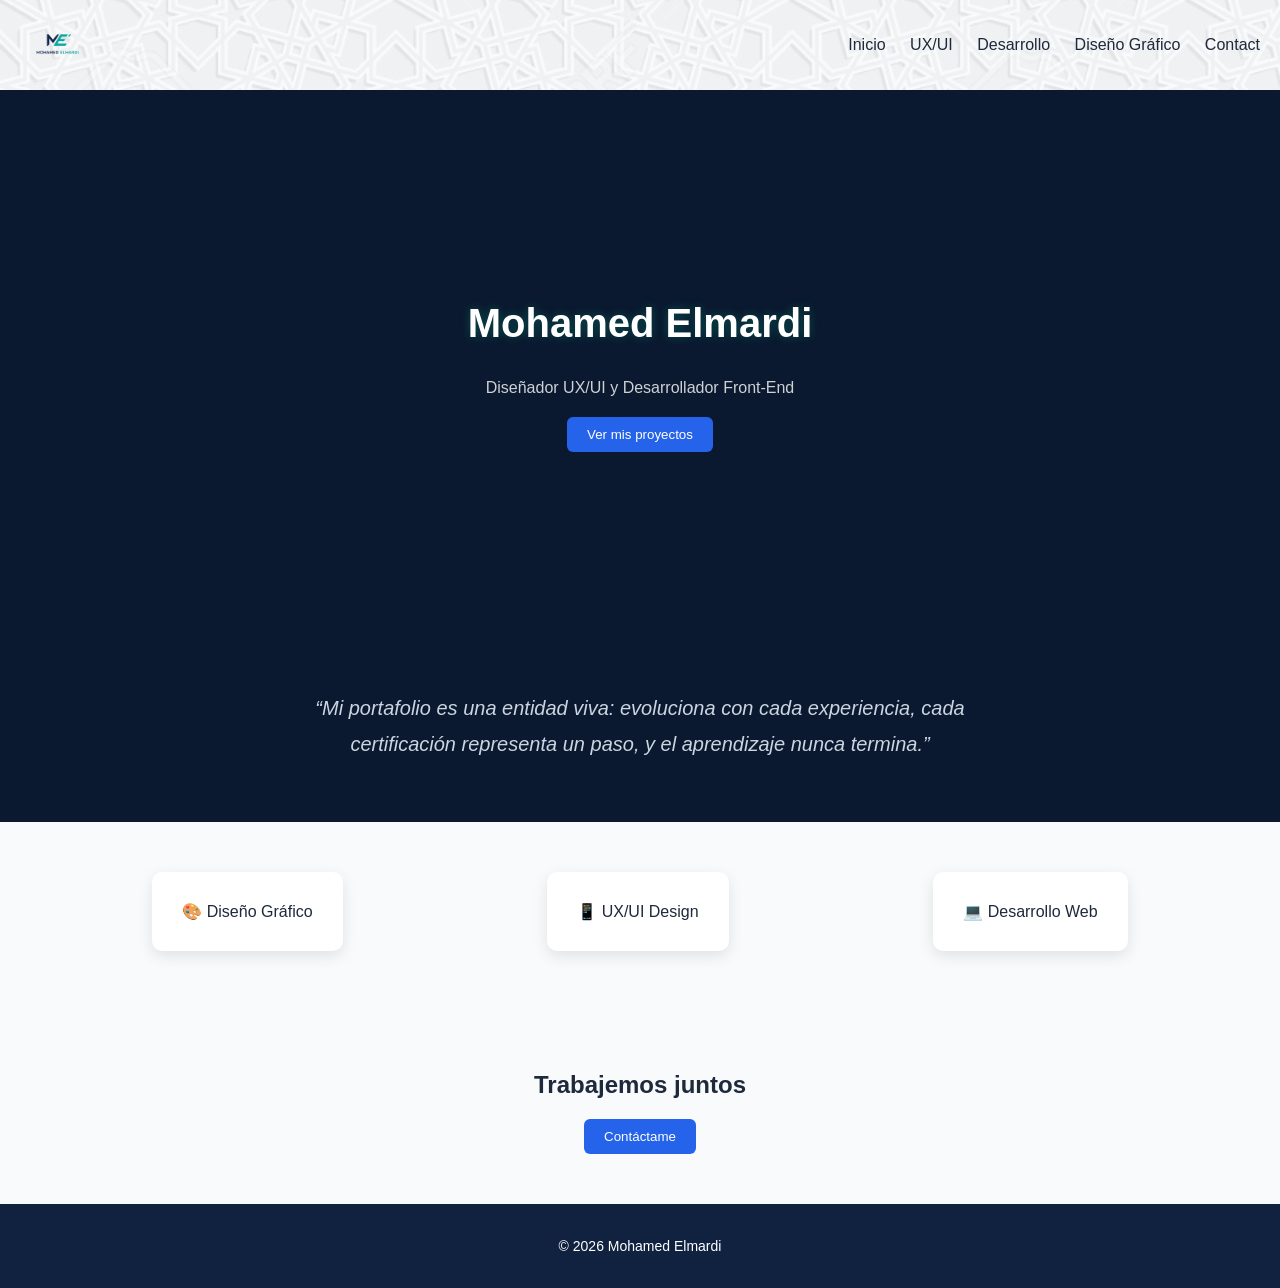
==== index.html @ 23d93c25 "Add files via upload" ====
<!DOCTYPE html>
<html lang="en">
<head>
  <meta charset="UTF-8">
  <title>Mohamed Elmardi</title>
  <link rel="stylesheet" href="style.css">
</head>

<body>

<header class="navbar">
  <img src="image/Logo-moderno.png" alt="logo" width="75">
<nav>
  <a href="index.html">Inicio</a>
  <a href="ux-ui.html">UX/UI</a>
  <a href="dev.html">Desarrollo</a>
  <a href="graphic.html">Diseño Gráfico</a>
  <a href="contact.html">Contact</a>
</nav>
</header>
<section class="hero">
  <div class="hero-text">
    <h1>Mohamed Elmardi</h1>
    <p>Diseñador UX/UI y Desarrollador Front-End</p>
    <a href="dev.html">
    <button>Ver mis proyectos</button>
    </a>
  </div>
</section>

<section class="portfolio-quote">
  <p>
    “Mi portafolio es una entidad viva:
    evoluciona con cada experiencia,
    cada certificación representa un paso,
    y el aprendizaje nunca termina.”
  </p>
</section>

<section class="services" id="services">

  <a href="graphic.html" class="card">
    🎨 Diseño Gráfico
  </a>

  <a href="ux-ui.html" class="card">
    📱 UX/UI Design
  </a>

  <a href="dev.html" class="card">
    💻 Desarrollo Web
  </a>

</section>

<section class="contact">
  <h2>Trabajemos juntos</h2>

  <a href="contact.html">
    <button>Contáctame</button>
  </a>
</section>

<script>
const elements = document.querySelectorAll(".card");

const observer = new IntersectionObserver(entries => {
  entries.forEach(entry => {
    if(entry.isIntersecting){
      entry.target.classList.add("show");
    }
  });
});

elements.forEach(el => observer.observe(el));
</script>

<footer class="footer">
  <p>© 2026 Mohamed Elmardi</p>
</footer>
</body>
</html>
---- style.css ----
/* =========================
   🌍 GLOBAL
========================= */

* {
  box-sizing: border-box;
}

html {
  scroll-behavior: smooth;
}

body {
  margin: 0;
  font-family: 'Inter', sans-serif;
  background: #0A192F;
  color: white;
}

img {
  max-width: 100%;
  display: block;
}

/* =========================
   🔝 NAVBAR
========================= */

.navbar {
  display: flex;
  justify-content: space-between;
  align-items: center;
  padding: 20px;
  background: #F8FAFC;
  background: url(image/nav-bar.png);
  position: sticky;
  top: 0;
  z-index: 1000;
  width: 100%;
}

.navbar a {
  margin-left: 20px;
  text-decoration: none;
  color: #1E293B;
  font-weight: 500;
}

.navbar a:hover {
  color: #00C896;
}

/* =========================
   🚀 HERO
========================= */

.hero {
  padding: 100px 20px;
  text-align: center;
  min-height: 60vh;
  display: flex;
  justify-content: center;
  align-items: center;
  flex-direction: column;
}

.hero-text {
  max-width: 700px;
}
.hero h1 {
  font-size: 40px;
  text-shadow: 0 0 10px rgba(0,200,150,0.3);
}

.hero p {
  opacity: 0.8;
  margin-bottom: 20px;
}

/* =========================
   💼 HERO PAGES
========================= */

.page-hero,
.project-hero {
  background: linear-gradient(135deg, #0A192F, #112240);
  text-align: center;
}

.page-hero {
  padding: 80px 20px;
}

.project-hero {
  padding: 120px 20px;
}

.page-hero h1,
.project-hero h1 {
  font-size: 42px;
  margin-bottom: 10px;
}

.page-hero p,
.project-hero p {
  opacity: 0.8;
}

.portfolio-quote{
  text-align:center;
  padding: 40px 20px;
  max-width: 800px;
  margin: auto;
}

.portfolio-quote p{
  font-size: 20px;
  line-height: 1.8;
  color:#CBD5E1;
  font-style: italic;
}

.page-quote{
  text-align:center;
  padding: 20px;
}

.page-quote p{
  color:#94A3B8;
  font-style: italic;
  font-size: 18px;
}

/* =========================
   📦 SECTIONS
========================= */

.section {
  padding: 60px 20px;
  background: #F8FAFC;
  color: #1E293B;
}

.section:nth-child(even) {
  background: #ffffff;
}

.section h2 {
  margin-bottom: 10px;
}

.section p {
  line-height: 1.6;
}

.section-title {
  text-align: center;
  margin-bottom: 50px;
  font-size: 28px;
}

/* =========================
   🧩 LAYOUT
========================= */

.two-columns {
  display: flex;
  gap: 40px;
}

.two-columns div {
  flex: 1;
}

/* =========================
   🧱 SERVICES
========================= */

.services {
  display: flex;
  justify-content: space-around;
  padding: 50px;
  background: #F8FAFC;
  color: #1E293B;
}

.services a {
  text-decoration: none;
  color: inherit;
}

/* =========================
   🪪 CARD
========================= */

.card {
  background: white;
  padding: 30px;
  border-radius: 10px;
  box-shadow: 0 5px 15px rgba(0,0,0,0.1);
  transition: 0.5s ease;
  opacity: 0;
  transform: translateY(40px);
  cursor: pointer;
}

.card:hover {
  transform: translateY(-10px);
}

.show {
  opacity: 1;
  transform: translateY(0);
}

/* =========================
   🖼 IMAGE MODAL
========================= */

.image-modal {
  display: none;
  position: fixed;
  z-index: 2000;
  padding-top: 50px;
  left: 0;
  top: 0;
  width: 100%;
  height: 100%;
  background: rgba(0,0,0,0.9);
}

.modal-content {
  display: block;
  margin: auto;
  max-width: 90%;
  max-height: 85vh;
  border-radius: 10px;
}

.close-modal {
  position: absolute;
  top: 20px;
  right: 35px;
  color: white;
  font-size: 40px;
  cursor: pointer;
}

.modal-content {
  animation: zoom 0.3s ease;
}

@keyframes zoom {

  from {
    transform: scale(0.7);
  }

  to {
    transform: scale(1);
  }

}

/* =========================
   📁 PROJECTS
========================= */

.projects {
  padding: 80px 20px;
}

.grid {
  display: grid;
  grid-template-columns: repeat(auto-fit, minmax(250px, 1fr));
  gap: 20px;
}

.project {
  background: #112240;
  border-radius: 12px;
  overflow: hidden;
  box-shadow: 0 10px 25px rgba(0,0,0,0.2);
  transition: 0.3s ease;
  text-decoration: none;
  color: inherit;
}

.project:hover {
  transform: translateY(-6px);
  border: 1px solid #00C896;
}

.project img {
  width: 100%;
  height: 260px;
  object-fit: cover;
  transition: 0.4s ease;
}

.project:hover img {
  transform: scale(1.05);
}

.project-content {
  padding: 20px;
}

.project-content h3 {
  margin-bottom: 10px;
}

.project-content p {
  font-size: 14px;
  opacity: 0.8;
}

/* ===== project meta ===== */

.project-meta {
  margin: 30px auto;
  display: flex;
  justify-content: center;
  gap: 15px;
  flex-wrap: wrap;
  font-size: 14px;
}

.project-meta span {
  background: rgba(255,255,255,0.08);
  padding: 8px 14px;
  border-radius: 8px;
}

.final-design {
  width: 80%;
  max-width: 700px;
  margin: 30px auto 0;
  border-radius: 15px;
  display: block;
  box-shadow: 0 10px 30px rgba(0,0,0,0.3);
}

/* =========================
   🔘 BUTTONS
========================= */

button {
  background: #2563EB;
  border: none;
  padding: 10px 20px;
  color: white;
  cursor: pointer;
  border-radius: 6px;
  font-weight: 500;
  transition: 0.3s ease;
}

button:hover {
  background: #00C896;
  transform: scale(1.05);
}

.project-link {
  display: inline-block;
  margin-top: 10px;
  color: #00C896;
  font-weight: 500;
  transition: 0.3s;
}

.project:hover .project-link {
  letter-spacing: 0.5px;
}

.project-buttons {
  display: flex;
  gap: 10px;
  margin-top: 15px;
}

.project-buttons a {
  background: #2563EB;
  color: white;
  text-decoration: none;
  padding: 8px 14px;
  border-radius: 6px;
  font-size: 14px;
  transition: 0.3s;
}

.project-buttons a:hover {
  background: #00C896;
}

/* =========================
   📸 IMAGE GRID
========================= */

.image-grid {
  display: flex;
  gap: 20px;
  flex-wrap: wrap;
}

.image-grid img {
  max-width: 300px;
  border-radius: 10px;
  transition: 0.3s;
  cursor: pointer;
}

.image-grid img:hover{
  transform: scale(1.03);
}

/* =========================
   👤 PERSONA
========================= */

.persona {
  text-align: center;
}

.persona img {
  width: 200px;
  height: 200px;
  border-radius: 10px;
  margin-bottom: 10px;
}

/* =========================
   📢 CTA
========================= */

.cta {
  text-align: center;
  padding: 80px 20px;
  background: #0A192F;
}

.cta p {
  opacity: 0.8;
}

/* =========================
   🔙 BACK
========================= */

.back-btn {
  display: inline-block;
  margin: 20px;
  color: #00C896;
  text-decoration: none;
}

/* =========================
   📞 CONTACT
========================= */

.contact {
  text-align: center;
  padding: 50px;
  background: #F8FAFC;
  color: #1E293B;
}

.contact-page {
  display: flex;
  justify-content: center;
  align-items: center;
  height: 80vh;
}

.contact-card {
  background: #112240;
  padding: 40px;
  border-radius: 15px;
  text-align: center;
  max-width: 400px;
}

.contact-card img {
  width: 160px;
  height: 160px;
  border-radius: 50%;
  margin: 0 auto 20px;
  object-fit: cover;
  border: 4px solid #00c896;
  box-shadow: 0 5px 20px rgba(0,0,0,0.3);
}

.contact-links {
  display: flex;
  justify-content: center;
  gap: 15px;
  margin-bottom: 20px;
}

.contact-links a {
  text-decoration: none;
  color: #00C896;
}

.contact-links a:hover {
  text-decoration: underline;
}

/* =========================
   📄 CV PREVIEW
========================= */

.cv-preview {
  padding: 60px 20px;
  text-align: center;
}

.cv-preview h2 {
  margin-bottom: 30px;
}

.cv-preview img {
  width: 100%;
  max-width: 500px;
  height: auto;
  margin: auto;
  border-radius: 12px;
  border: 2PX solid #00C896;
  box-shadow: 0 10px 30px rgba(0,0,0,0.4);
  transition: 0.3s;
}

.cv-preview img:hover {
  transform: scale(1.02);
}

.cv-buttons {
  display: flex;
  justify-content: center;
  gap: 15px;
  margin-top: 20px;
  flex-wrap: wrap;
}

.secondary-btn {
  background: #00C896;
}

/* =========================
   📦 FOOTER
========================= */

.footer {
  text-align: center;
  padding: 20px;
  background: #112240;
  font-size: 14px;
}

.section-subtitle{
  margin: 50px 0 20px;
  font-size: 24px;
  text-align: center;
  color: #00C896;
}

/* =========================
   🏆 CERTIFICATIONS
========================= */

.certifications {
  padding: 60px 20px;
  text-align: center;
}

.certifications h2 {
  margin-bottom: 30px;
}

.cert-grid {
  display: flex;
  justify-content: center;
  gap: 20px;
  flex-wrap: wrap;
}

.cert-img {
  width: 220px;
  border-radius: 12px;
  border: 4px solid #00C896;
  cursor: pointer;
  transition: 0.3s;
  box-shadow: 0 5px 15px rgba(0,0,0,0.3);
}

.cert-img:hover {
  transform: scale(1.05);
}


/* =========================
   📱 RESPONSIVE
========================= */

@media (max-width: 768px) {

  .services {
    flex-direction: column;
    gap: 20px;
    padding: 20px;
  }

  .grid {
    grid-template-columns: 1fr;
  }

  .navbar {
    flex-direction: column;
    align-items: center;
  }

  .two-columns {
    flex-direction: column;
  }

  .hero h1 {
    font-size: 28px;
  }
}

.contact-desc {
  font-size: 14px;
  opacity: 0.8;
  margin-bottom: 20px;
}
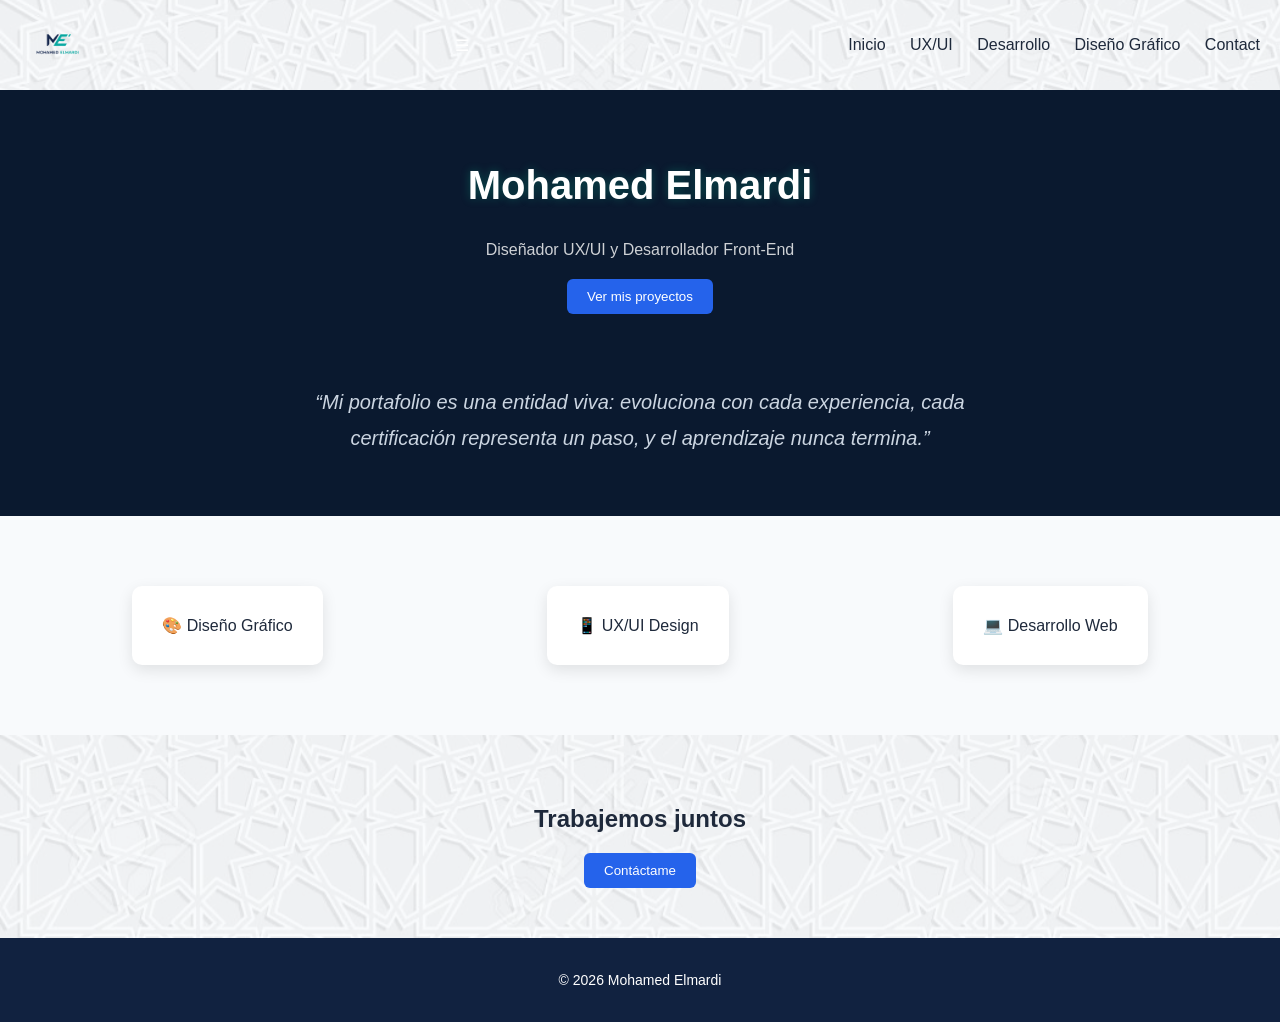
==== commit 093249cc: "Update index.html" ====
--- a/index.html
+++ b/index.html
@@ -10,6 +10,7 @@
 
 <header class="navbar">
   <img src="image/Logo-moderno.png" alt="logo" width="75">
+  <div class="menu-toggle">☰</div>
 <nav>
   <a href="index.html">Inicio</a>
   <a href="ux-ui.html">UX/UI</a>
@@ -18,6 +19,7 @@
   <a href="contact.html">Contact</a>
 </nav>
 </header>
+<main>
 <section class="hero">
   <div class="hero-text">
     <h1>Mohamed Elmardi</h1>
@@ -60,6 +62,12 @@
     <button>Contáctame</button>
   </a>
 </section>
+</main>
+
+
+<footer class="footer">
+  <p>© 2026 Mohamed Elmardi</p>
+</footer>
 
 <script>
 const elements = document.querySelectorAll(".card");
@@ -73,10 +81,15 @@
 });
 
 elements.forEach(el => observer.observe(el));
+
+// ===== mobile menu =====
+
+const menuToggle = document.querySelector(".menu-toggle");
+const nav = document.querySelector(".navbar nav");
+
+menuToggle.addEventListener("click", () => {
+  nav.classList.toggle("active");
+});
 </script>
-
-<footer class="footer">
-  <p>© 2026 Mohamed Elmardi</p>
-</footer>
 </body>
-</html>+</html>
--- a/style.css
+++ b/style.css
@@ -15,6 +15,12 @@
   font-family: 'Inter', sans-serif;
   background: #0A192F;
   color: white;
+  display: flex;
+  flex-direction: column;
+  min-height: 100vh;
+}
+main {
+  flex: 1;
 }
 
 img {
@@ -55,9 +61,9 @@
 ========================= */
 
 .hero {
-  padding: 100px 20px;
-  text-align: center;
-  min-height: 60vh;
+  padding: 40px 20px;
+  text-align: center;
+  min-height: auto;
   display: flex;
   justify-content: center;
   align-items: center;
@@ -108,7 +114,7 @@
 
 .portfolio-quote{
   text-align:center;
-  padding: 40px 20px;
+  padding: 10px 20px 40px;
   max-width: 800px;
   margin: auto;
 }
@@ -136,7 +142,7 @@
 ========================= */
 
 .section {
-  padding: 60px 20px;
+  padding: 40px 20px;
   background: #F8FAFC;
   color: #1E293B;
 }
@@ -179,7 +185,7 @@
 .services {
   display: flex;
   justify-content: space-around;
-  padding: 50px;
+  padding: 70px 20px;
   background: #F8FAFC;
   color: #1E293B;
 }
@@ -461,7 +467,8 @@
 .contact {
   text-align: center;
   padding: 50px;
-  background: #F8FAFC;
+   background: url(image/nav-bar.png);
+  
   color: #1E293B;
 }
 
@@ -553,6 +560,7 @@
 .footer {
   text-align: center;
   padding: 20px;
+  margin-top: auto;
   background: #112240;
   font-size: 14px;
 }
@@ -618,14 +626,41 @@
     flex-direction: column;
     align-items: center;
   }
+  .navbar nav {
+    margin-top: 10px;
+    display: flex;
+    flex-wrap: wrap;
+    justify-content: center;
+    gap: 10px;
+  }
+  .navbar a {
+    margin-left: 0;
+    font-size: 14px;
+  }
 
   .two-columns {
     flex-direction: column;
   }
+  
+  .hero {
+  padding: 30px 20px;
+}
 
   .hero h1 {
-    font-size: 28px;
-  }
+    font-size: 30px;
+  }
+.hero p {
+  font-size: 14px;
+}  
+
+.services {
+  padding: 25px 15px;
+}
+
+.portfolio-quote p {
+  font-size: 16px;
+  line-height: 1.6;
+}
 }
 
 .contact-desc {
@@ -633,3 +668,5 @@
   opacity: 0.8;
   margin-bottom: 20px;
 }
+ttom: 20px;
+}
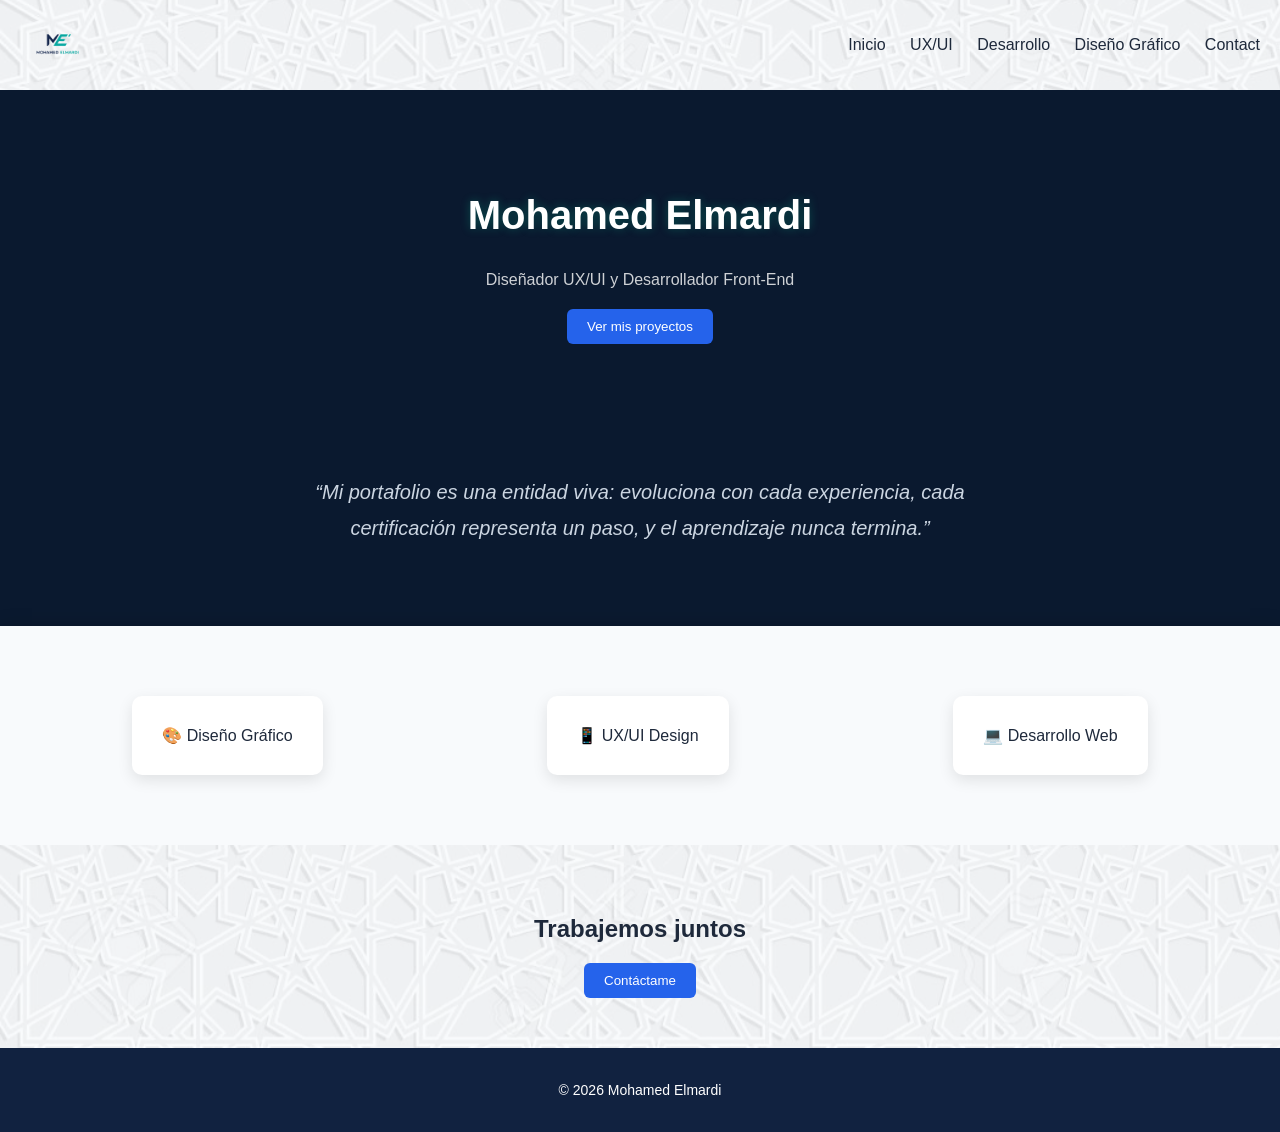
==== commit 987debb2: "Update index.html" ====
--- a/index.html
+++ b/index.html
@@ -2,6 +2,7 @@
 <html lang="en">
 <head>
   <meta charset="UTF-8">
+  <meta name="viewport" content="width=device-width, initial-scale=1.0">
   <title>Mohamed Elmardi</title>
   <link rel="stylesheet" href="style.css">
 </head>
@@ -10,7 +11,9 @@
 
 <header class="navbar">
   <img src="image/Logo-moderno.png" alt="logo" width="75">
+
   <div class="menu-toggle">☰</div>
+
 <nav>
   <a href="index.html">Inicio</a>
   <a href="ux-ui.html">UX/UI</a>
@@ -70,6 +73,7 @@
 </footer>
 
 <script>
+
 const elements = document.querySelectorAll(".card");
 
 const observer = new IntersectionObserver(entries => {
@@ -82,14 +86,20 @@
 
 elements.forEach(el => observer.observe(el));
 
+
 // ===== mobile menu =====
 
 const menuToggle = document.querySelector(".menu-toggle");
 const nav = document.querySelector(".navbar nav");
 
-menuToggle.addEventListener("click", () => {
-  nav.classList.toggle("active");
-});
+if(menuToggle && nav){
+
+  menuToggle.addEventListener("click", () => {
+    nav.classList.toggle("active");
+  });
+
+}
+
 </script>
 </body>
 </html>
--- a/style.css
+++ b/style.css
@@ -56,12 +56,18 @@
   color: #00C896;
 }
 
+.menu-toggle {
+  display: none;
+  font-size: 28px;
+  cursor: pointer;
+  color: #1E293B;
+}
 /* =========================
    🚀 HERO
 ========================= */
 
 .hero {
-  padding: 40px 20px;
+  padding: 70px 20px;
   text-align: center;
   min-height: auto;
   display: flex;
@@ -114,7 +120,7 @@
 
 .portfolio-quote{
   text-align:center;
-  padding: 10px 20px 40px;
+  padding: 40px 20px 60px;
   max-width: 800px;
   margin: auto;
 }
@@ -188,6 +194,8 @@
   padding: 70px 20px;
   background: #F8FAFC;
   color: #1E293B;
+  box-shadow: 0 5px 20px rgba(0,0,0,0.3);
+
 }
 
 .services a {
@@ -441,7 +449,7 @@
 
 .cta {
   text-align: center;
-  padding: 80px 20px;
+  padding: 100px 20px;
   background: #0A192F;
 }
 
@@ -467,7 +475,8 @@
 .contact {
   text-align: center;
   padding: 50px;
-   background: url(image/nav-bar.png);
+  
+  background: url(image/nav-bar.png);
   
   color: #1E293B;
 }
@@ -625,18 +634,39 @@
   .navbar {
     flex-direction: column;
     align-items: center;
+    padding: 15px;
   }
   .navbar nav {
-    margin-top: 10px;
-    display: flex;
-    flex-wrap: wrap;
-    justify-content: center;
-    gap: 10px;
-  }
+  display: none;
+  flex-direction: column;
+  width: 100%;
+  text-align: center;
+  margin-top: 15px;
+  gap: 10px;
+}
+.navbar nav.active {
+  display: flex;
+}
   .navbar a {
     margin-left: 0;
     font-size: 14px;
   }
+  
+  .menu-toggle {
+  display: block;
+  align-self: flex-end;
+}
+
+.navbar nav {
+  display: none;
+  flex-direction: column;
+  width: 100%;
+  text-align: center;
+}
+
+.navbar nav.active {
+  display: flex;
+}
 
   .two-columns {
     flex-direction: column;
@@ -668,5 +698,3 @@
   opacity: 0.8;
   margin-bottom: 20px;
 }
-ttom: 20px;
-}
